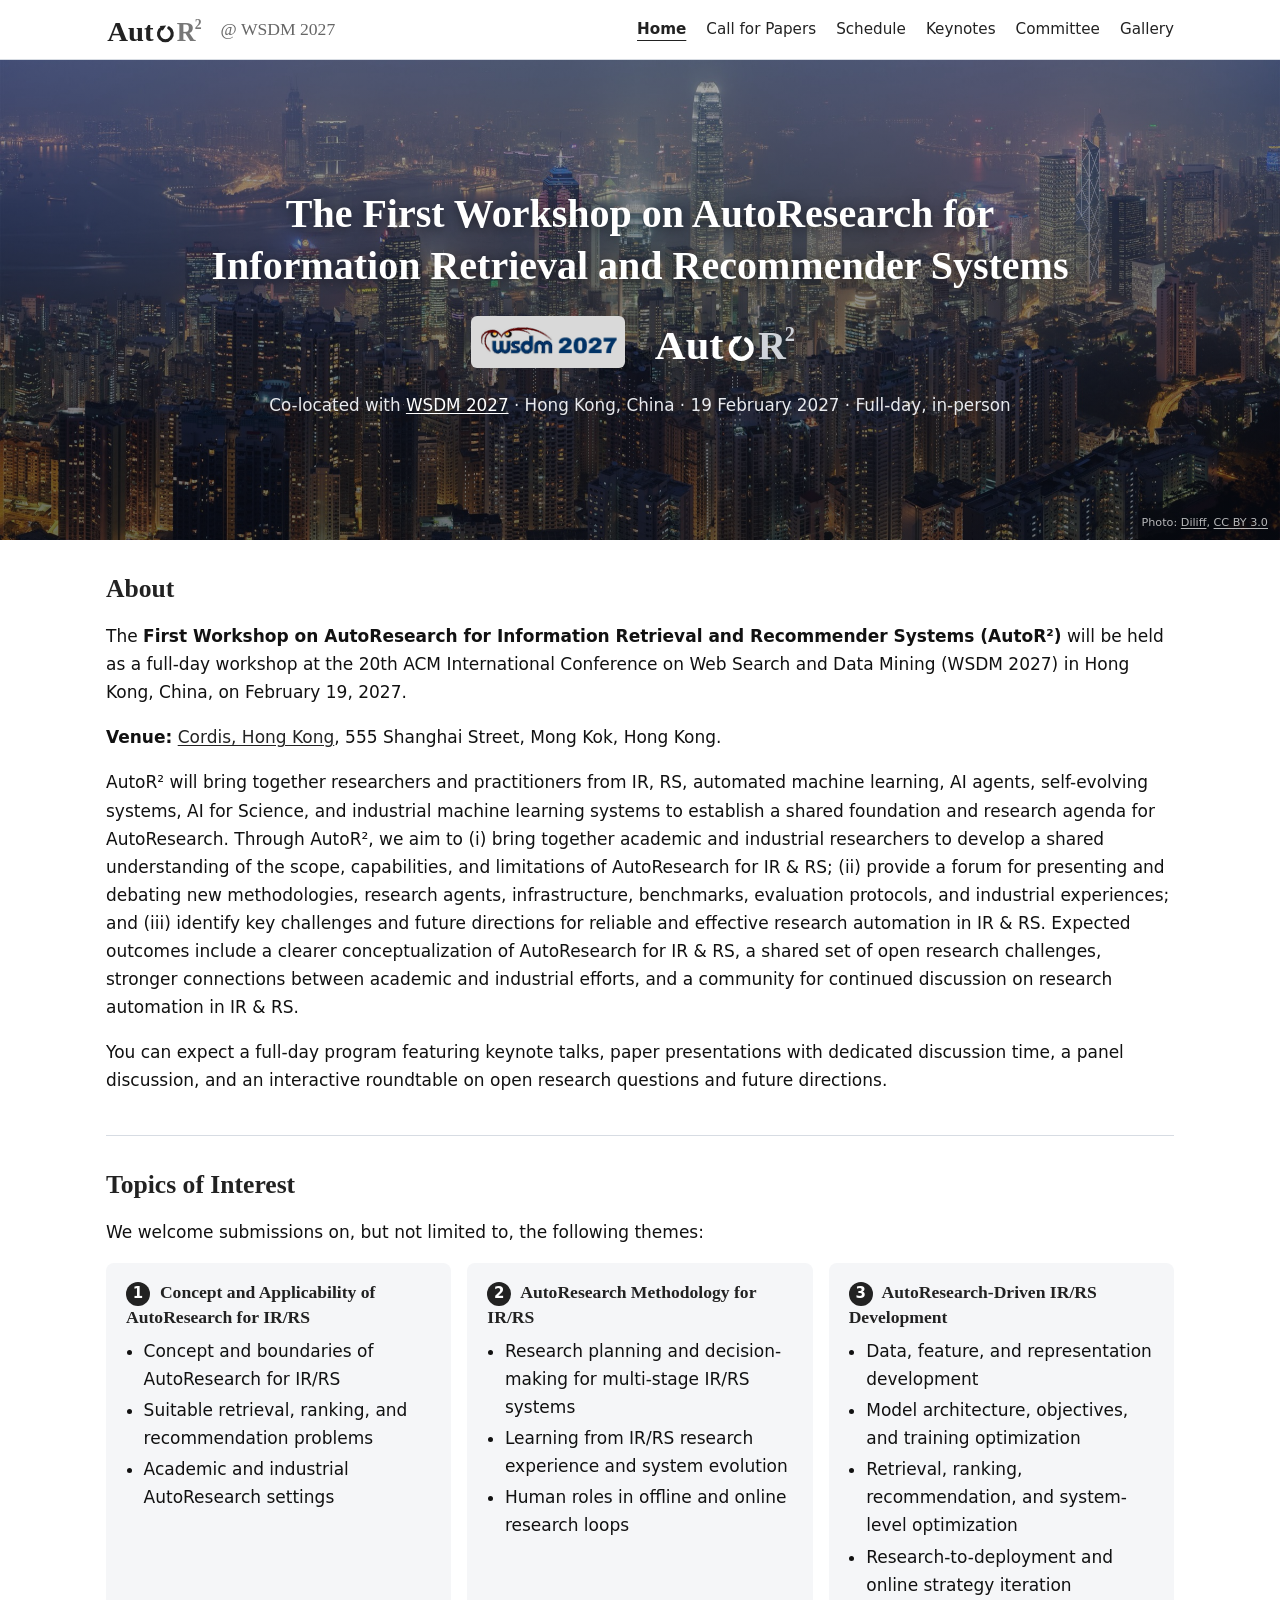
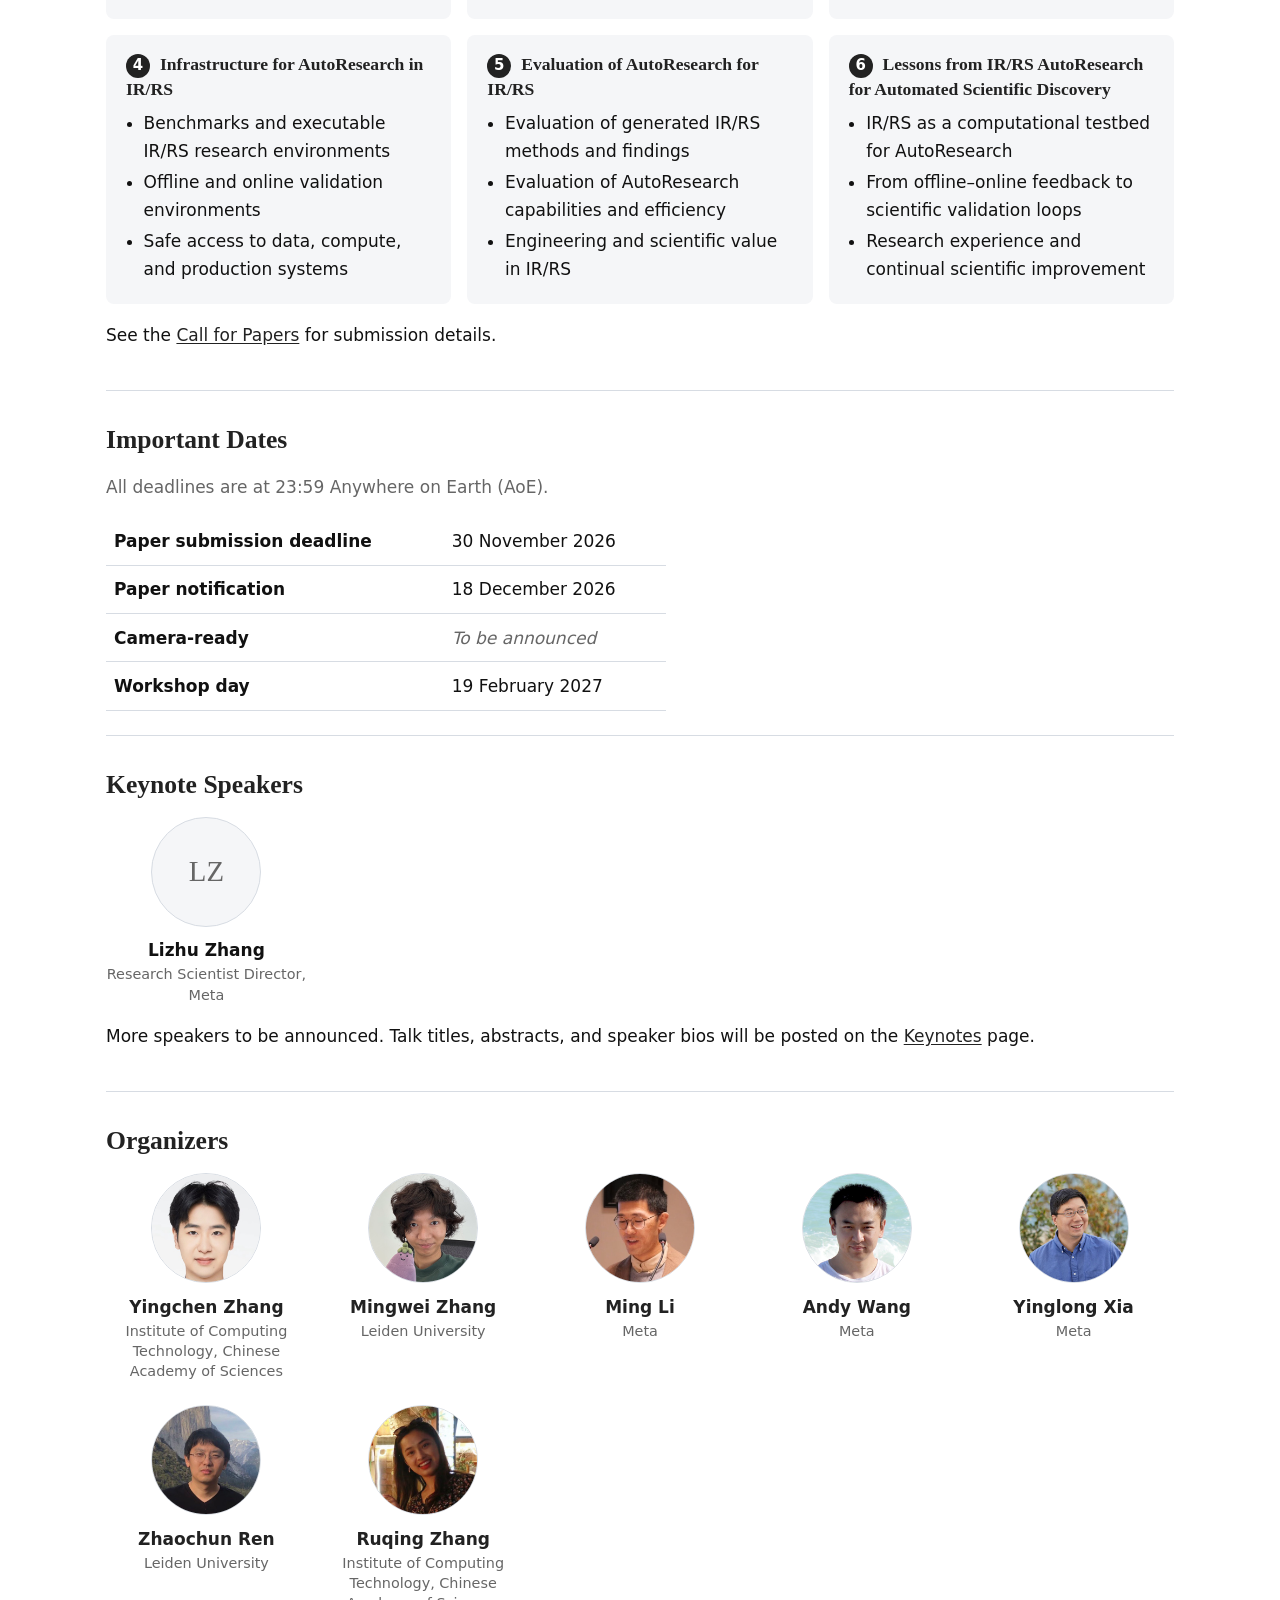
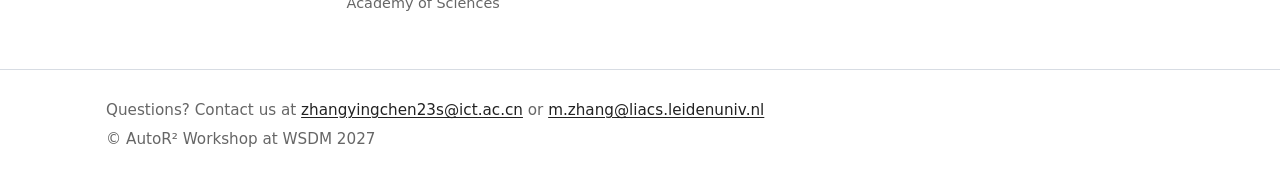
==== index.html @ b5ab6514 "Remove mandatory in-person attendance wording Co-Authored-By: Claude Opus 5.5 (1M context) <noreply@" ====
<!doctype html>
<html lang="en">

<head>
  <meta charset="utf-8">
  <meta name="viewport" content="width=device-width, initial-scale=1">
  <title>AutoR² @ WSDM 2027</title>
  <meta name="description"
    content="The First Workshop on AutoResearch for Information Retrieval and Recommender Systems, co-located with WSDM 2027 in Hong Kong.">
  <link rel="icon" type="image/svg+xml" href="assets/favicon.svg">
  <link rel="stylesheet" href="assets/style.css">
</head>

<body>

  <header class="site-header">
    <div class="container header-inner">
      <a class="brand" href="index.html"><img src="assets/logo.svg" alt="AutoR²" width="105" height="35"> <span>@ WSDM 2027</span></a>
      <nav class="main-nav" aria-label="Main menu">
        <a href="index.html" aria-current="page">Home</a>
        <a href="cfp.html">Call for Papers</a>
        <a href="schedule.html">Schedule</a>
        <a href="keynotes.html">Keynotes</a>
        <a href="committee.html">Committee</a>
        <a href="gallery.html">Gallery</a>
      </nav>
    </div>
  </header>

  <section class="hero-banner">
    <div class="container">
      <h1>The First Workshop on AutoResearch for Information Retrieval and Recommender Systems</h1>
      <div class="hero-logos">
        <a href="https://www.wsdm-conference.org/2027/"><img class="wsdm-logo" src="assets/img/wsdm2027-logo.png" alt="WSDM 2027"></a>
        <img class="autor2-logo" src="assets/logo-white.svg" alt="AutoR²">
      </div>
      <p class="meta">
        Co-located with <a href="https://www.wsdm-conference.org/2027/">WSDM 2027</a>
        · Hong Kong, China
        · 19 February 2027
        · Full-day, in-person
      </p>
    </div>
    <p class="photo-credit">Photo: <a href="https://commons.wikimedia.org/wiki/File:Hong_Kong_Skyline_Restitch_-_Dec_2007.jpg">Diliff</a>,
      <a href="https://creativecommons.org/licenses/by/3.0/">CC BY 3.0</a></p>
  </section>

  <main class="container">

    <section id="about">
      <h2>About</h2>
      <p>
        The <strong>First Workshop on AutoResearch for Information Retrieval and Recommender Systems (AutoR²)</strong>
        will be held as a full-day workshop at the 20th ACM International Conference on Web Search and Data Mining
        (WSDM 2027) in Hong Kong, China, on February 19, 2027.
      </p>
      <p>
        <strong>Venue:</strong> <a href="https://www.wsdm-conference.org/2027/travel-venue.html">Cordis, Hong Kong</a>,
        555 Shanghai Street, Mong Kok, Hong Kong.
      </p>
      <p>
        AutoR² will bring together researchers and practitioners from IR, RS, automated machine learning, AI agents,
        self-evolving systems, AI for Science, and industrial machine learning systems to
        establish a shared foundation and research agenda for AutoResearch.
        Through AutoR², we aim to
        (i) bring together academic and industrial researchers to develop
        a shared understanding of the scope, capabilities, and limitations of AutoResearch for IR & RS;
        (ii) provide a forum for presenting and debating new methodologies, research agents, infrastructure,
        benchmarks, evaluation protocols, and industrial experiences;
        and
        (iii) identify key challenges and future directions for reliable and effective research automation in IR & RS.
        Expected outcomes include a clearer conceptualization of AutoResearch for IR & RS, a shared set of
        open research challenges, stronger connections between academic and industrial efforts,
        and a community for continued discussion on research automation in IR & RS.
      </p>
      <p>
        You can expect a full-day program featuring keynote talks, paper presentations with dedicated discussion time,
        a panel discussion, and an interactive roundtable on open research questions and future directions.
      </p>
    </section>

    <section id="topics">
      <h2>Topics of Interest</h2>
      <p>We welcome submissions on, but not limited to, the following themes:</p>

      <div class="topic-grid">
        <div class="topic">
          <h3><span class="num">1</span> Concept and Applicability of AutoResearch for IR/RS</h3>
          <ul>
            <li>Concept and boundaries of AutoResearch for IR/RS</li>
            <li>Suitable retrieval, ranking, and recommendation problems</li>
            <li>Academic and industrial AutoResearch settings</li>
          </ul>
        </div>
        <div class="topic">
          <h3><span class="num">2</span> AutoResearch Methodology for IR/RS</h3>
          <ul>
            <li>Research planning and decision-making for multi-stage IR/RS systems</li>
            <li>Learning from IR/RS research experience and system evolution</li>
            <li>Human roles in offline and online research loops</li>
          </ul>
        </div>
        <div class="topic">
          <h3><span class="num">3</span> AutoResearch-Driven IR/RS Development</h3>
          <ul>
            <li>Data, feature, and representation development</li>
            <li>Model architecture, objectives, and training optimization</li>
            <li>Retrieval, ranking, recommendation, and system-level optimization</li>
            <li>Research-to-deployment and online strategy iteration</li>
          </ul>
        </div>
        <div class="topic">
          <h3><span class="num">4</span> Infrastructure for AutoResearch in IR/RS</h3>
          <ul>
            <li>Benchmarks and executable IR/RS research environments</li>
            <li>Offline and online validation environments</li>
            <li>Safe access to data, compute, and production systems</li>
          </ul>
        </div>
        <div class="topic">
          <h3><span class="num">5</span> Evaluation of AutoResearch for IR/RS</h3>
          <ul>
            <li>Evaluation of generated IR/RS methods and findings</li>
            <li>Evaluation of AutoResearch capabilities and efficiency</li>
            <li>Engineering and scientific value in IR/RS</li>
          </ul>
        </div>
        <div class="topic">
          <h3><span class="num">6</span> Lessons from IR/RS AutoResearch for Automated Scientific Discovery</h3>
          <ul>
            <li>IR/RS as a computational testbed for AutoResearch</li>
            <li>From offline–online feedback to scientific validation loops</li>
            <li>Research experience and continual scientific improvement</li>
          </ul>
        </div>
      </div>
      <p>See the <a href="cfp.html">Call for Papers</a> for submission details.</p>
    </section>

    <section id="dates">
      <h2>Important Dates</h2>
      <p class="note">All deadlines are at 23:59 Anywhere on Earth (AoE).</p>
      <table class="dates">
        <tbody>
          <tr>
            <th scope="row">Paper submission deadline</th>
            <td>30 November 2026</td>
          </tr>
          <tr>
            <th scope="row">Paper notification</th>
            <td>18 December 2026</td>
          </tr>
          <tr>
            <th scope="row">Camera-ready</th>
            <td><span class="tba">To be announced</span></td>
          </tr>
          <tr>
            <th scope="row">Workshop day</th>
            <td>19 February 2027</td>
          </tr>
        </tbody>
      </table>
    </section>

    <section id="keynotes">
      <h2>Keynote Speakers</h2>
      <!-- keep in sync with keynotes.html -->
      <div class="people">
        <div class="person">
          <div class="avatar">LZ</div>
          <div class="name">Lizhu Zhang</div>
          <div class="aff">Research Scientist Director, Meta</div>
        </div>
      </div>
      <p>More speakers to be announced. Talk titles, abstracts, and speaker bios will be posted on the
        <a href="keynotes.html">Keynotes</a> page.</p>
    </section>

    <section id="organizers">
      <h2>Organizers</h2>
      <div class="people">
        <div class="person">
          <div class="avatar"><img src="assets/img/yingchen-zhang.jpg" alt="Yingchen Zhang"></div>
          <div class="name"><a href="https://www.researchgate.net/profile/Yingchen-Zhang-4">Yingchen Zhang</a></div>
          <div class="aff">Institute of Computing Technology, Chinese Academy of Sciences</div>
        </div>
        <div class="person">
          <div class="avatar"><img src="assets/img/mingwei-zhang.jpg" alt="Mingwei Zhang"></div>
          <div class="name"><a href="https://www.universiteitleiden.nl/en/staffmembers/mingwei-zhang">Mingwei Zhang</a></div>
          <div class="aff">Leiden University</div>
        </div>
        <div class="person">
          <div class="avatar"><img src="assets/img/ming-li.jpg" alt="Ming Li"></div>
          <div class="name"><a href="https://www.linkedin.com/in/ming-li7/">Ming Li</a></div>
          <div class="aff">Meta</div>
        </div>
        <div class="person">
          <div class="avatar"><img src="assets/img/andy-wang.jpg" alt="Andy Wang"></div>
          <div class="name"><a href="https://visionandy.github.io/aboutme/">Andy Wang</a></div>
          <div class="aff">Meta</div>
        </div>
        <div class="person">
          <div class="avatar"><img src="assets/img/yinglong-xia.jpg" alt="Yinglong Xia"></div>
          <div class="name"><a href="https://sites.google.com/site/yinglongxia/">Yinglong Xia</a></div>
          <div class="aff">Meta</div>
        </div>
        <div class="person">
          <div class="avatar"><img src="assets/img/zhaochun-ren.jpg" alt="Zhaochun Ren"></div>
          <div class="name"><a href="https://renzhaochun.github.io/">Zhaochun Ren</a></div>
          <div class="aff">Leiden University</div>
        </div>
        <div class="person">
          <div class="avatar"><img src="assets/img/ruqing-zhang.jpg" alt="Ruqing Zhang"></div>
          <div class="name"><a href="https://daqingchong.github.io/">Ruqing Zhang</a></div>
          <div class="aff">Institute of Computing Technology, Chinese Academy of Sciences</div>
        </div>
      </div>
    </section>

  </main>

  <footer class="site-footer">
    <div class="container">
      <p>Questions? Contact us at <a href="mailto:zhangyingchen23s@ict.ac.cn">zhangyingchen23s@ict.ac.cn</a>
        or <a href="mailto:m.zhang@liacs.leidenuniv.nl">m.zhang@liacs.leidenuniv.nl</a></p>
      <p class="copy">© AutoR² Workshop at WSDM 2027</p>
    </div>
  </footer>

</body>

</html>
---- assets/style.css ----
/* Minimal monochrome style, modeled on the VulGen'26 workshop site */

:root {
  --text: #111;
  --heading: #222;
  --meta: #666;
  --border: #d7dce3;
  --backdrop: #f5f6f8;
  --link: #222;
  --link-hover: #777;
  --todo-bg: #fff8e1;
  --todo-border: #e0b84c;
  --max-width: 1100px;
  --ff-body: system-ui, -apple-system, "Segoe UI", Roboto, "Helvetica Neue", Arial, sans-serif;
  --ff-headings: Charter, "Bitstream Charter", "Sitka Text", Cambria, Georgia, serif;
}

*, *::before, *::after { box-sizing: border-box; }

html { scroll-behavior: smooth; scroll-padding-top: 5rem; }

body {
  margin: 0;
  background: #fff;
  color: var(--text);
  font-family: var(--ff-body);
  font-size: 17px;
  line-height: 1.65;
}

a { color: var(--link); text-underline-offset: 2px; }
a:hover { color: var(--link-hover); }

.container {
  max-width: var(--max-width);
  margin: 0 auto;
  padding: 0 16px;
}

/* Header */
.site-header {
  position: sticky;
  top: 0;
  z-index: 10;
  background: #fff;
  border-bottom: 1px solid var(--border);
}
.header-inner {
  display: flex;
  flex-wrap: wrap;
  align-items: center;
  justify-content: space-between;
  gap: 0.25rem 1.5rem;
  padding-top: 0.75rem;
  padding-bottom: 0.75rem;
}
.brand {
  display: flex;
  align-items: center;
  gap: 0.6rem;
  font-family: var(--ff-headings);
  font-weight: 700;
  font-size: 1.1rem;
  text-decoration: none;
}
.brand img { display: block; height: 35px; width: auto; }
.brand span { color: var(--meta); font-weight: 400; }
.main-nav {
  display: flex;
  gap: 1.25rem;
  overflow-x: auto;
  max-width: 100%;
  font-size: 0.95rem;
}
.main-nav a { text-decoration: none; white-space: nowrap; }
.main-nav a:hover { text-decoration: underline; }
.main-nav a[aria-current="page"] { font-weight: 700; text-decoration: underline; text-underline-offset: 6px; }

/* Content */
main section { padding: 1.5rem 0; }
main section + section { border-top: 1px solid var(--border); }

h1, h2, h3 { font-family: var(--ff-headings); color: var(--heading); line-height: 1.3; }
h1 { font-size: clamp(1.7rem, 4vw, 2.5rem); margin: 0 0 0.75rem; }
h2 { font-size: 1.6rem; margin: 0.5rem 0 1rem; }
h3 { font-size: 1.1rem; margin: 0 0 0.5rem; }

.hero { padding: 3rem 0 2rem; }
.hero .meta { color: var(--meta); font-size: 1.05rem; margin: 0; }

/* Home banner: Hong Kong photo with title and logos */
.hero-banner {
  position: relative;
  display: flex;
  align-items: center;
  min-height: 480px;
  padding: 4rem 0 3.5rem;
  background: #1b2333 url("img/hero-hong-kong.jpg") center 40% / cover no-repeat;
  color: #fff;
  text-align: center;
}
.hero-banner::before {
  content: "";
  position: absolute;
  inset: 0;
  background: linear-gradient(rgba(10, 14, 24, 0.35), rgba(10, 14, 24, 0.6));
}
.hero-banner .container { position: relative; width: 100%; }
.hero-banner h1 {
  color: #fff;
  max-width: 900px;
  margin: 0 auto 1.5rem;
  text-shadow: 0 2px 12px rgba(0, 0, 0, 0.5);
}
.hero-logos {
  display: flex;
  flex-wrap: wrap;
  justify-content: center;
  align-items: center;
  gap: 1rem 1.75rem;
  margin-bottom: 1.5rem;
}
.hero-logos img { display: block; height: 52px; width: auto; }
.hero-logos .wsdm-logo { border-radius: 6px; }
.hero-banner .meta { color: #e8eaee; font-size: 1.05rem; margin: 0; }
.hero-banner a { color: #fff; }
.hero-banner a:hover { color: #cfd3da; }
.photo-credit {
  position: absolute;
  right: 12px;
  bottom: 8px;
  margin: 0;
  font-size: 0.7rem;
  color: rgba(255, 255, 255, 0.7);
}
.photo-credit a { color: inherit; }

.note { color: var(--meta); margin-top: 0; }

/* Placeholders for text the organizers will write */
.todo {
  background: var(--todo-bg);
  border: 2px dashed var(--todo-border);
  border-radius: 6px;
  padding: 1rem 1.25rem;
  margin: 0 0 1rem;
  color: #6b5200;
}
.tba { color: var(--meta); font-style: italic; }
.tba-block { color: var(--meta); font-style: italic; font-size: 1.1rem; }

/* Topics */
.topic-grid {
  display: grid;
  grid-template-columns: repeat(auto-fill, minmax(300px, 1fr));
  gap: 1rem;
}
.topic {
  background: var(--backdrop);
  border-radius: 8px;
  padding: 1.1rem 1.25rem;
}
.topic ul { margin: 0; padding-left: 1.1rem; }
.topic li { margin: 0.2rem 0; }
.num {
  display: inline-block;
  width: 1.6em;
  height: 1.6em;
  line-height: 1.6em;
  text-align: center;
  border-radius: 50%;
  background: var(--heading);
  color: #fff;
  font-family: var(--ff-body);
  font-size: 0.85em;
  margin-right: 0.35rem;
}

/* CFP */
.facts { padding-left: 1.1rem; }
.facts li { margin: 0.35rem 0; }
.button {
  display: inline-block;
  padding: 0.6rem 1.2rem;
  border-radius: 6px;
  background: var(--heading);
  color: #fff;
  text-decoration: none;
}
.button:hover { background: var(--link-hover); color: #fff; }
.button.disabled { background: #bbb; cursor: not-allowed; }

/* Dates */
.dates { border-collapse: collapse; width: 100%; max-width: 560px; }
.dates th, .dates td { text-align: left; padding: 0.6rem 0.5rem; border-bottom: 1px solid var(--border); }
.dates th { font-weight: 600; }
.dates td { white-space: nowrap; }

/* Sub-pages */
.page-title { margin: 2.5rem 0 0.5rem; }

/* Schedule */
.schedule { border-collapse: collapse; width: 100%; max-width: 640px; }
.schedule td { padding: 0.55rem 0.5rem; border-bottom: 1px solid var(--border); vertical-align: top; }
.schedule td:first-child { white-space: nowrap; font-variant-numeric: tabular-nums; width: 8.5rem; color: var(--meta); }
.schedule .part th { text-align: left; font-family: var(--ff-headings); font-size: 1.1rem; padding: 1.25rem 0.5rem 0.4rem; }
.schedule .break td { color: var(--meta); font-style: italic; }

/* Keynotes */
.keynote { display: flex; gap: 1.5rem; align-items: flex-start; padding: 1.5rem 0; }
.keynote + .keynote { border-top: 1px solid var(--border); }
.keynote .avatar { flex: none; margin: 0; width: 140px; height: 140px; }
.keynote-body h2 { margin: 0; }
.keynote-body .aff { margin: 0.1rem 0 0.75rem; font-size: 1rem; }
@media (max-width: 600px) {
  .keynote { flex-direction: column; align-items: center; }
}

/* Organizers */
.people {
  display: grid;
  grid-template-columns: repeat(auto-fill, minmax(170px, 1fr));
  gap: 1.5rem 1rem;
  text-align: center;
}
.avatar {
  width: 110px;
  height: 110px;
  margin: 0 auto 0.6rem;
  border-radius: 50%;
  background: var(--backdrop);
  border: 1px solid var(--border);
  display: flex;
  align-items: center;
  justify-content: center;
  font-family: var(--ff-headings);
  font-size: 1.8rem;
  color: var(--meta);
  overflow: hidden;
}
.avatar img { width: 100%; height: 100%; object-fit: cover; }
.name { font-weight: 600; }
.name a { text-decoration: none; }
.name a:hover { text-decoration: underline; }
.aff { color: var(--meta); font-size: 0.9rem; line-height: 1.4; }

/* Footer */
.site-footer {
  border-top: 1px solid var(--border);
  margin-top: 2rem;
  padding: 1.5rem 0;
  color: var(--meta);
  font-size: 0.95rem;
}
.site-footer p { margin: 0.25rem 0; }

@media (max-width: 600px) {
  body { font-size: 16px; }
  .hero { padding: 2rem 0 1.25rem; }
  .hero-banner { min-height: 0; padding: 3rem 0 2.75rem; }
  .hero-logos img { height: 40px; }
  .dates td { white-space: normal; }
}
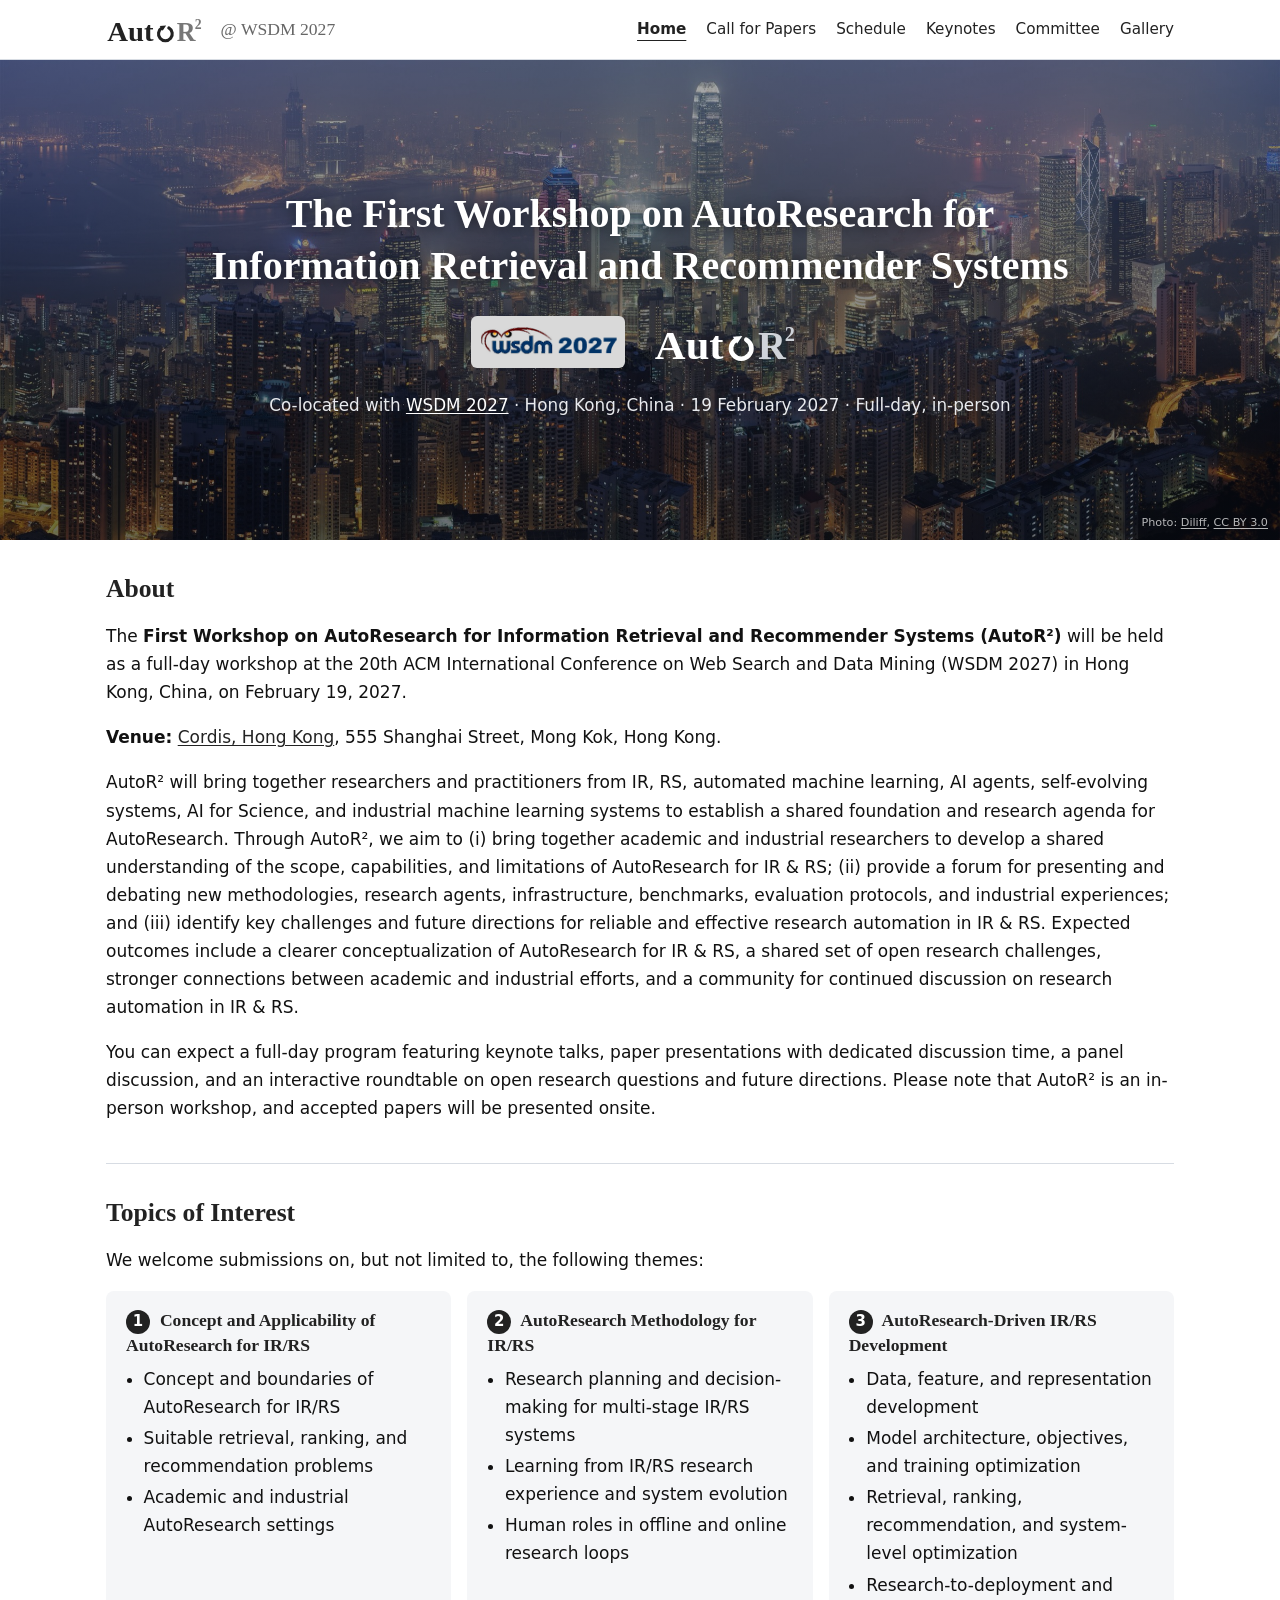
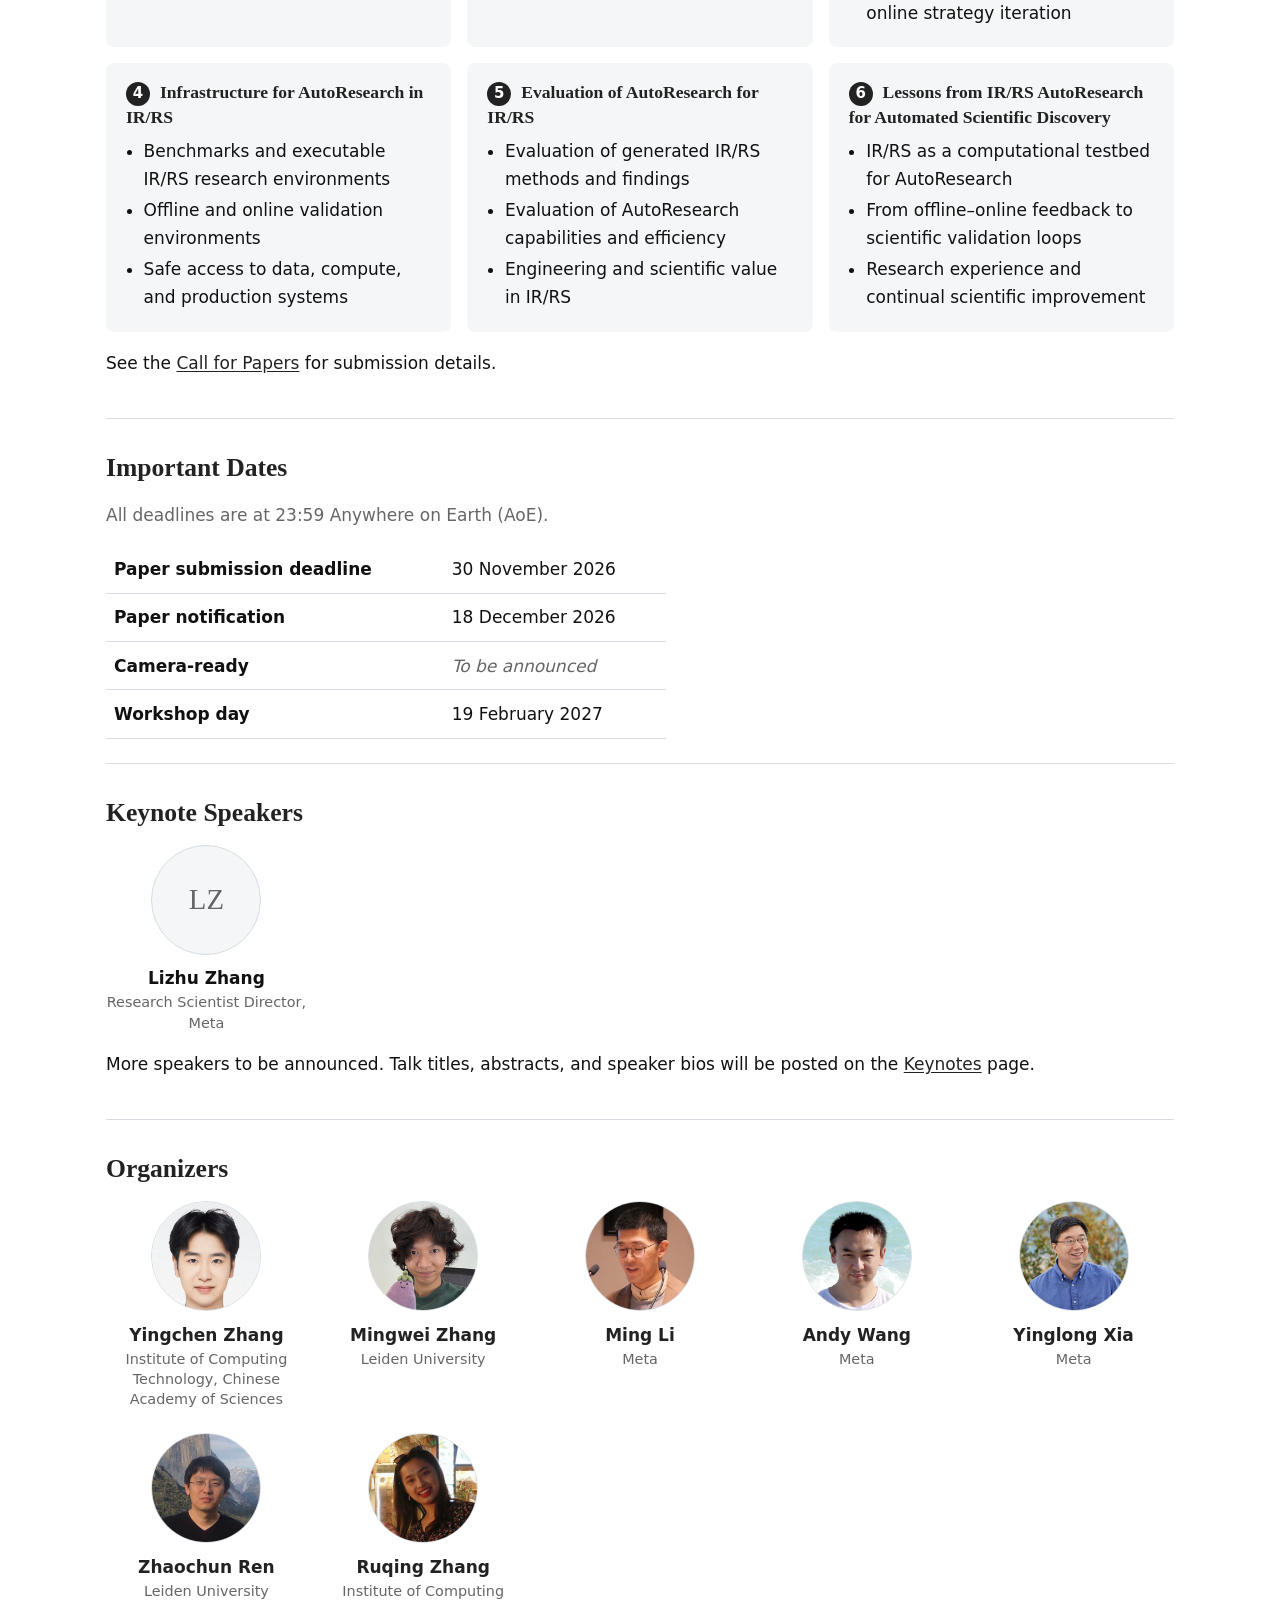
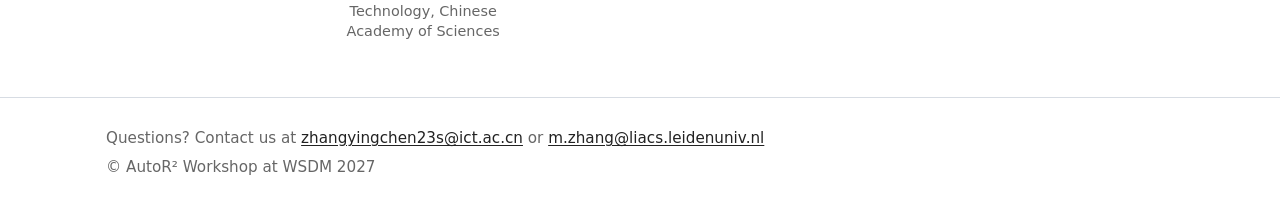
==== commit acbb0077: "Restore in-person note on home page; keep CFP change only Co-Authored-By: Claude Opus 5.5 (1M contex" ====
--- a/index.html
+++ b/index.html
@@ -76,6 +76,7 @@
       <p>
         You can expect a full-day program featuring keynote talks, paper presentations with dedicated discussion time,
         a panel discussion, and an interactive roundtable on open research questions and future directions.
+        Please note that AutoR² is an in-person workshop, and accepted papers will be presented onsite.
       </p>
     </section>
 
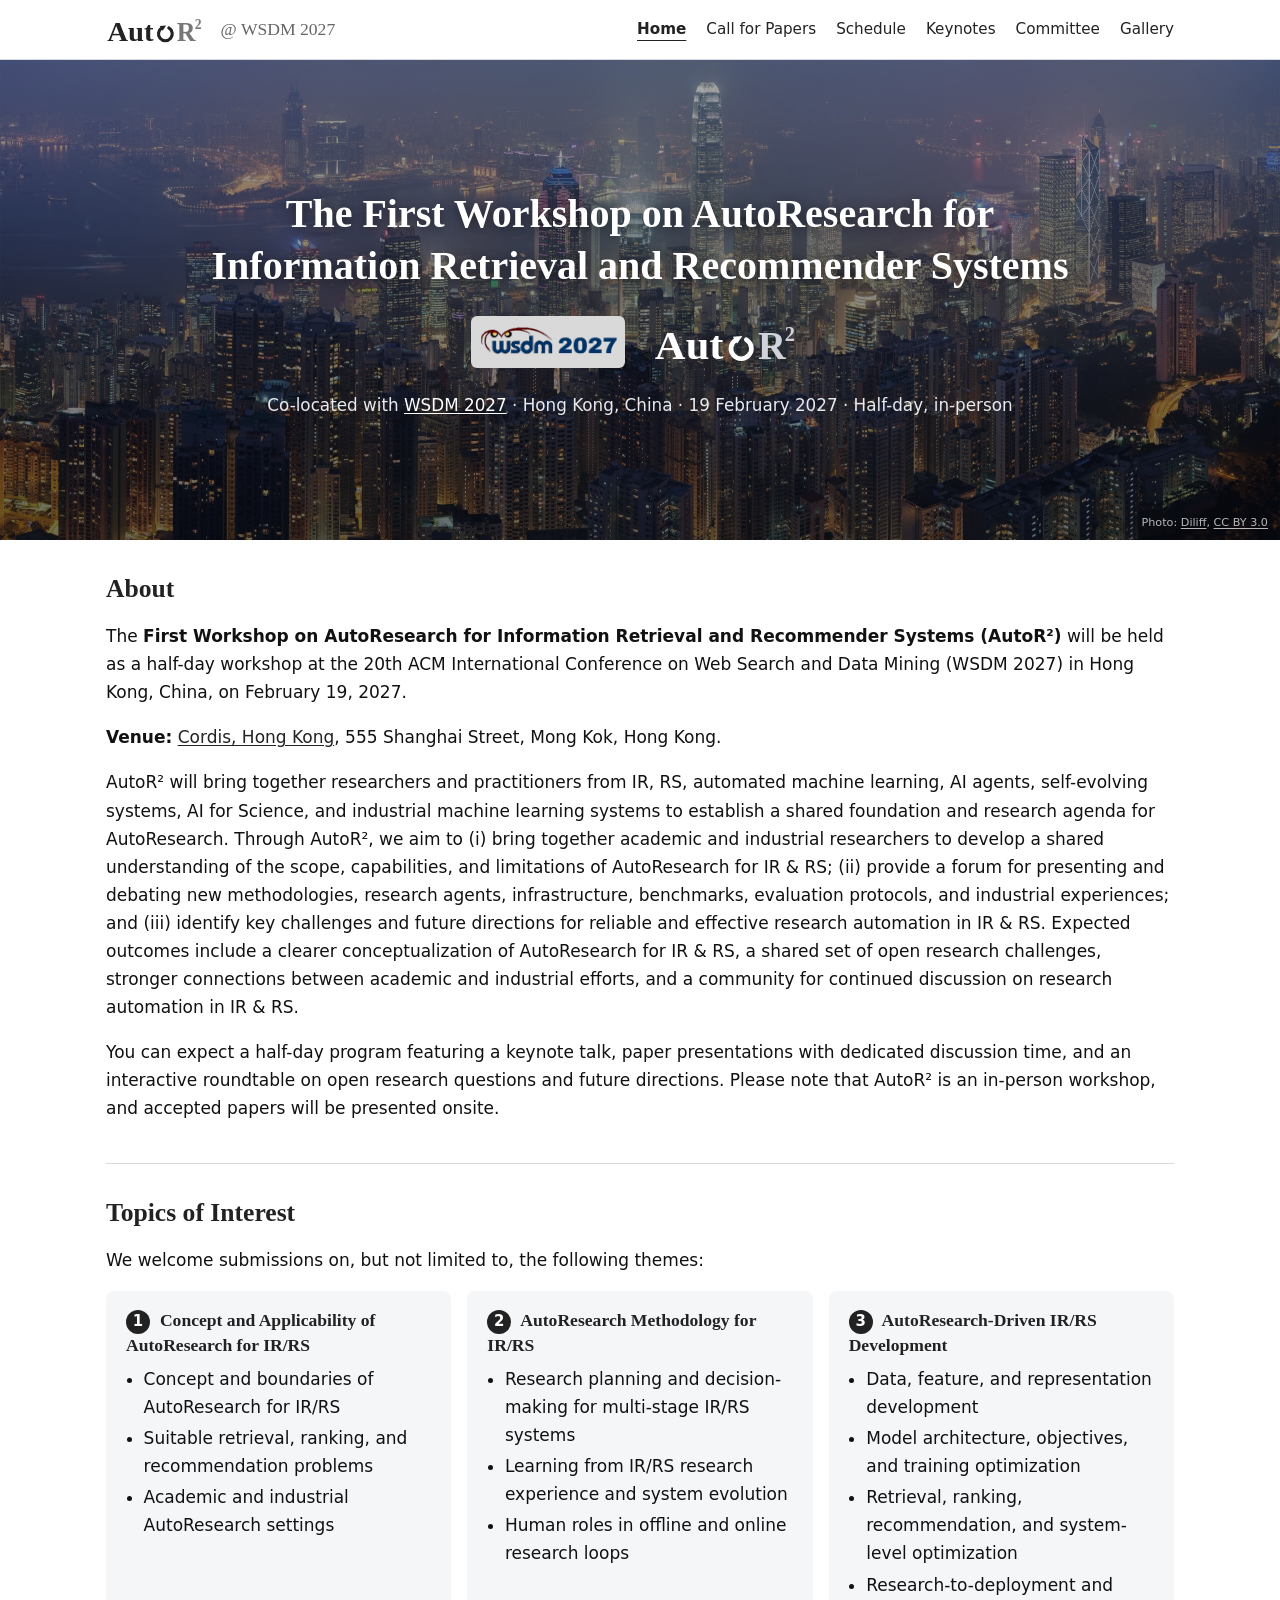
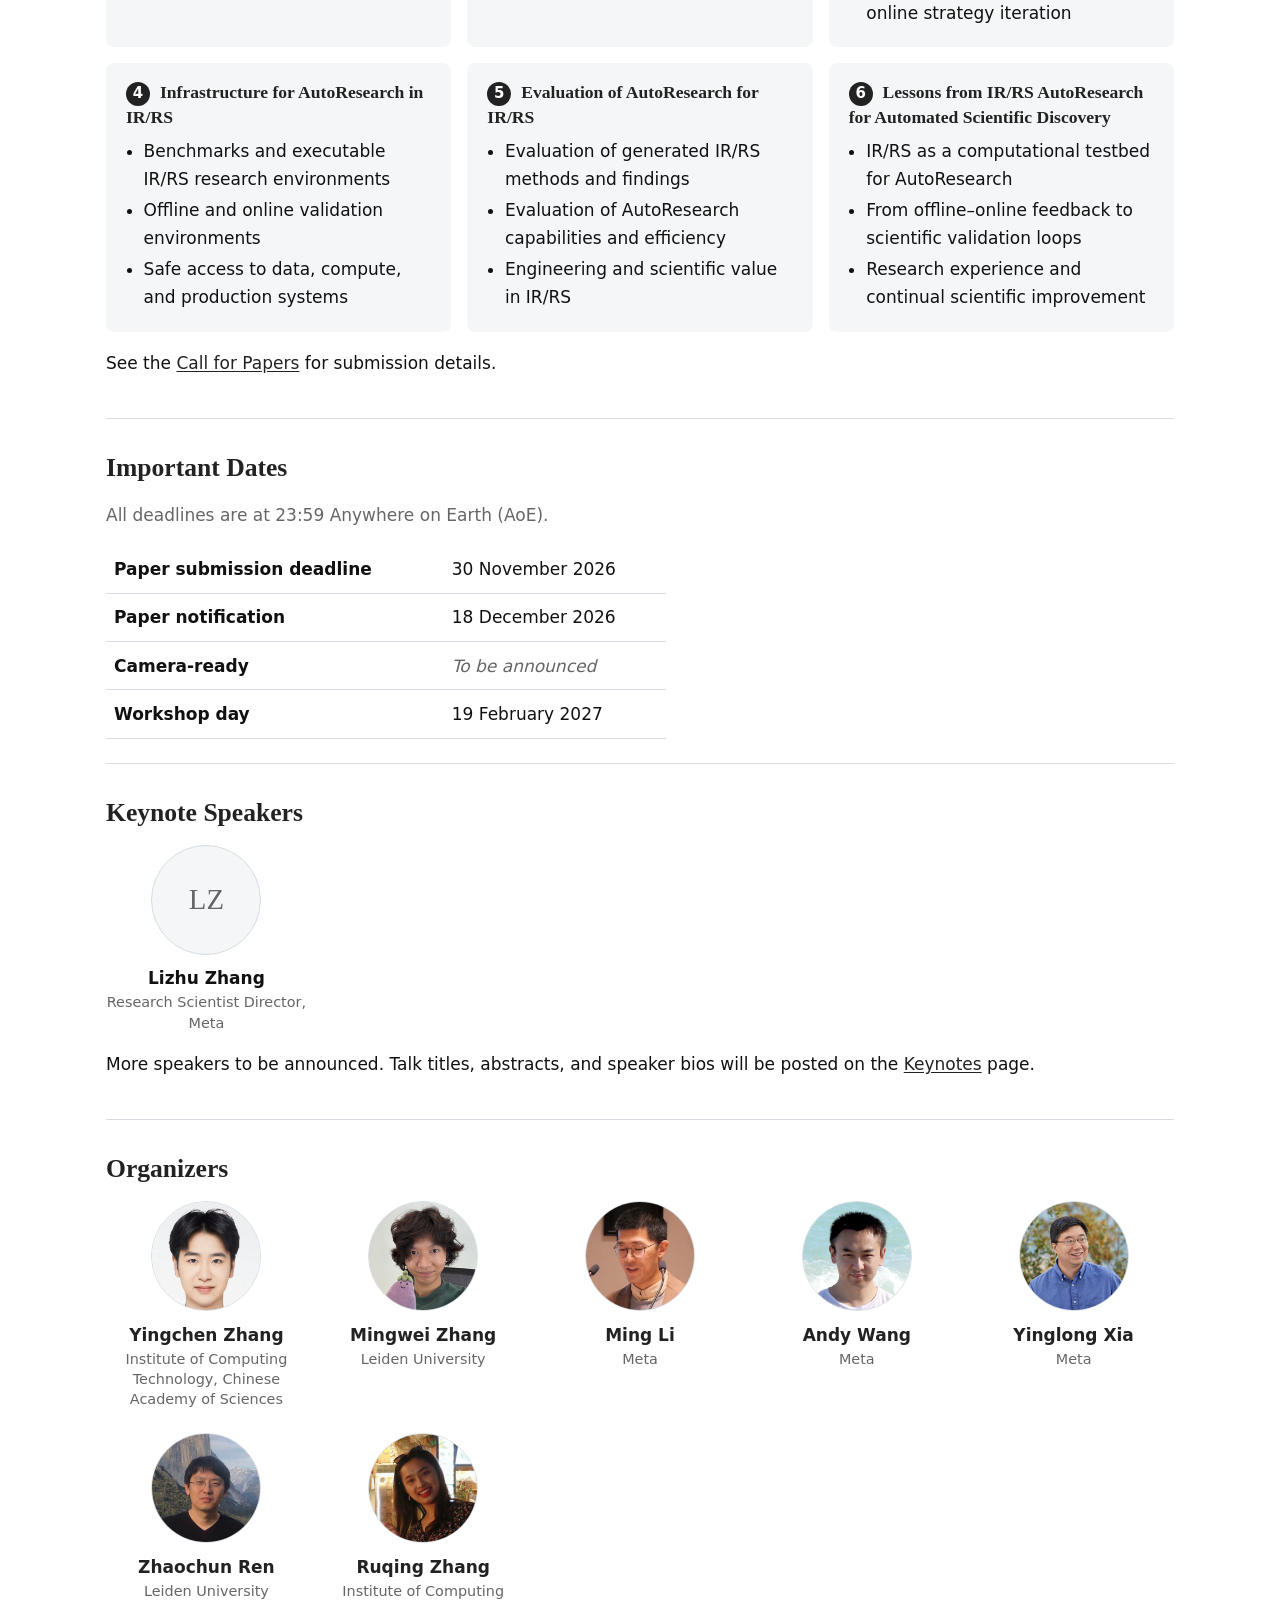
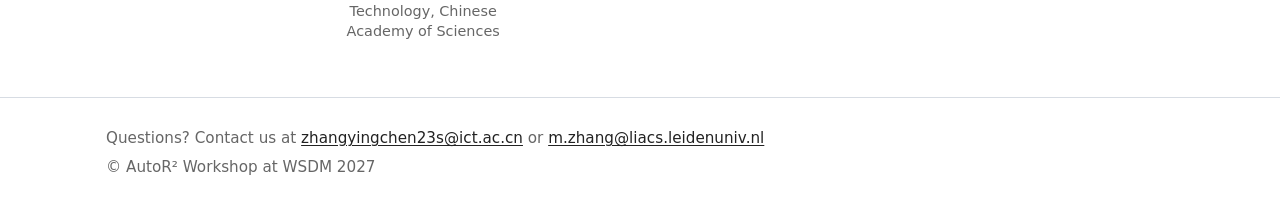
==== commit 3e1c143e: "Switch to half-day workshop with new schedule Co-Authored-By: Claude Opus 5.5 (1M context) <noreply@" ====
--- a/index.html
+++ b/index.html
@@ -38,7 +38,7 @@
         Co-located with <a href="https://www.wsdm-conference.org/2027/">WSDM 2027</a>
         · Hong Kong, China
         · 19 February 2027
-        · Full-day, in-person
+        · Half-day, in-person
       </p>
     </div>
     <p class="photo-credit">Photo: <a href="https://commons.wikimedia.org/wiki/File:Hong_Kong_Skyline_Restitch_-_Dec_2007.jpg">Diliff</a>,
@@ -51,7 +51,7 @@
       <h2>About</h2>
       <p>
         The <strong>First Workshop on AutoResearch for Information Retrieval and Recommender Systems (AutoR²)</strong>
-        will be held as a full-day workshop at the 20th ACM International Conference on Web Search and Data Mining
+        will be held as a half-day workshop at the 20th ACM International Conference on Web Search and Data Mining
         (WSDM 2027) in Hong Kong, China, on February 19, 2027.
       </p>
       <p>
@@ -74,8 +74,8 @@
         and a community for continued discussion on research automation in IR & RS.
       </p>
       <p>
-        You can expect a full-day program featuring keynote talks, paper presentations with dedicated discussion time,
-        a panel discussion, and an interactive roundtable on open research questions and future directions.
+        You can expect a half-day program featuring a keynote talk, paper presentations with dedicated discussion time,
+        and an interactive roundtable on open research questions and future directions.
         Please note that AutoR² is an in-person workshop, and accepted papers will be presented onsite.
       </p>
     </section>
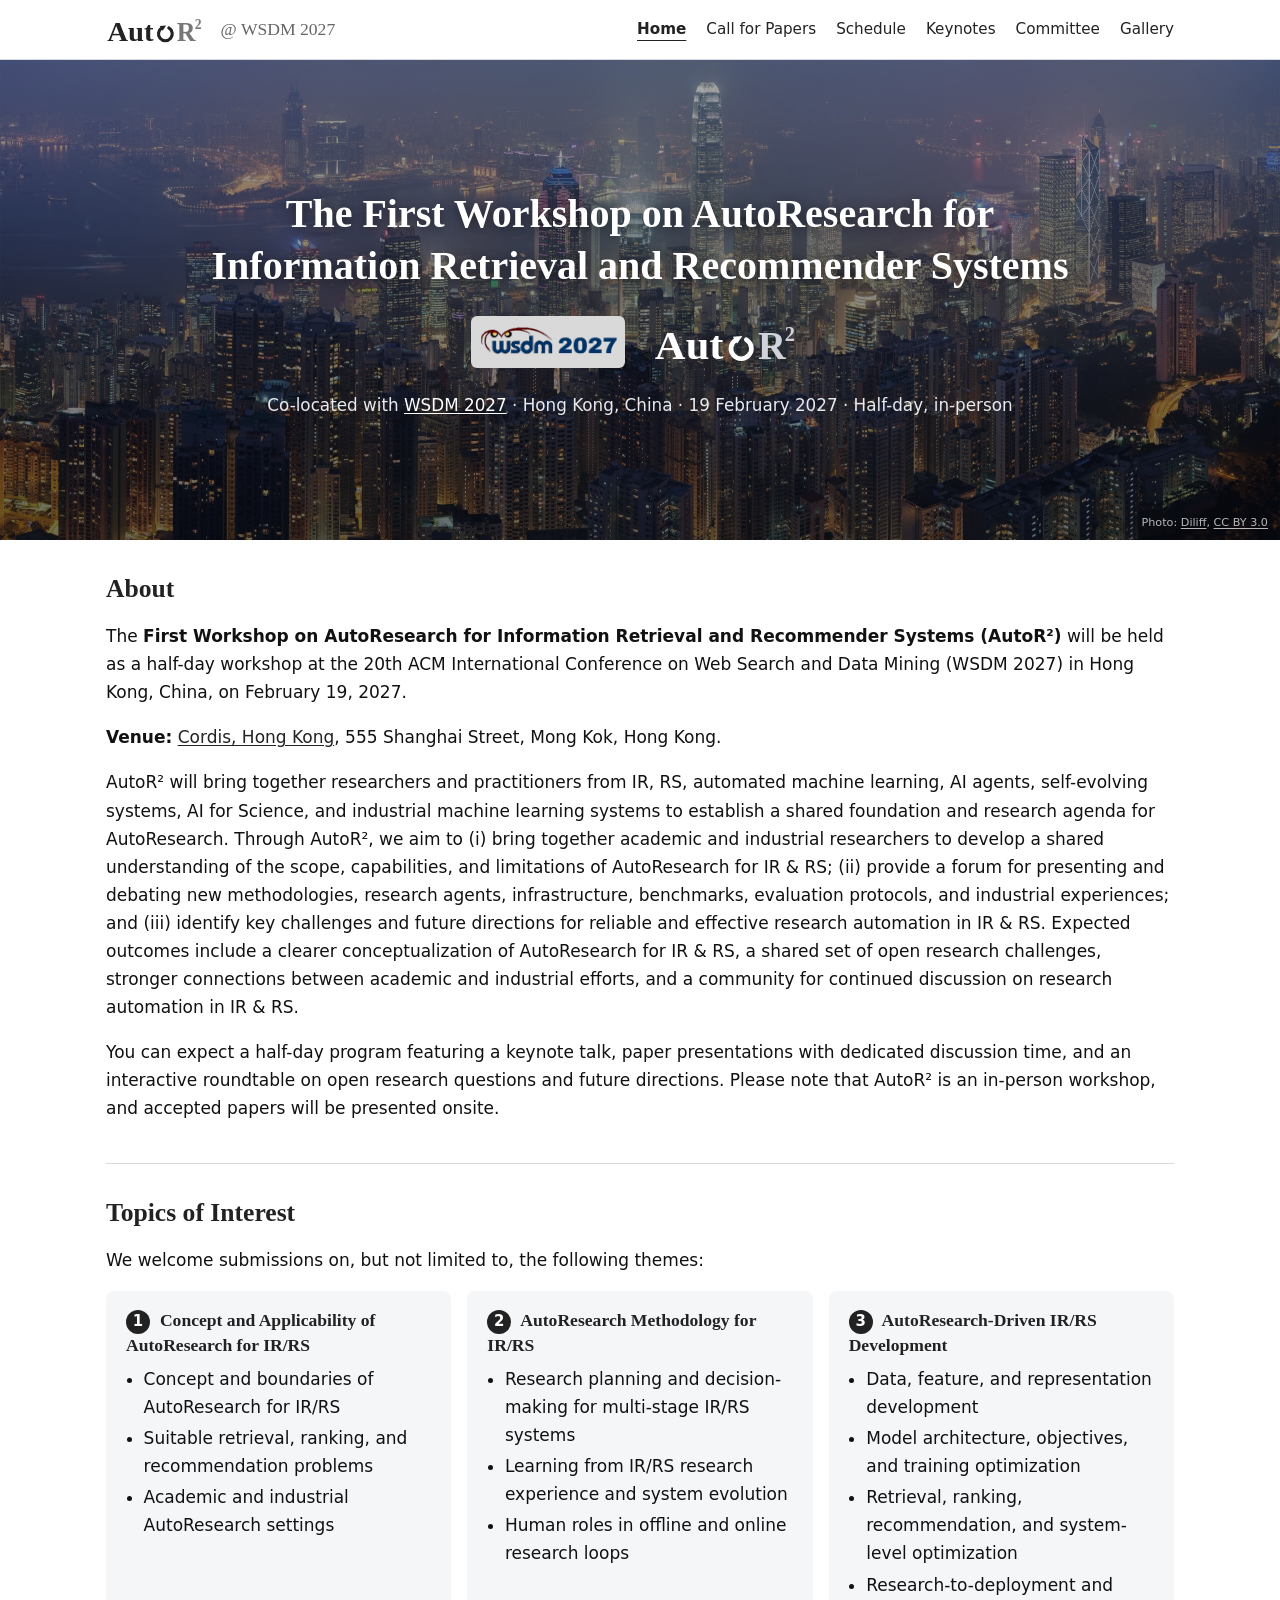
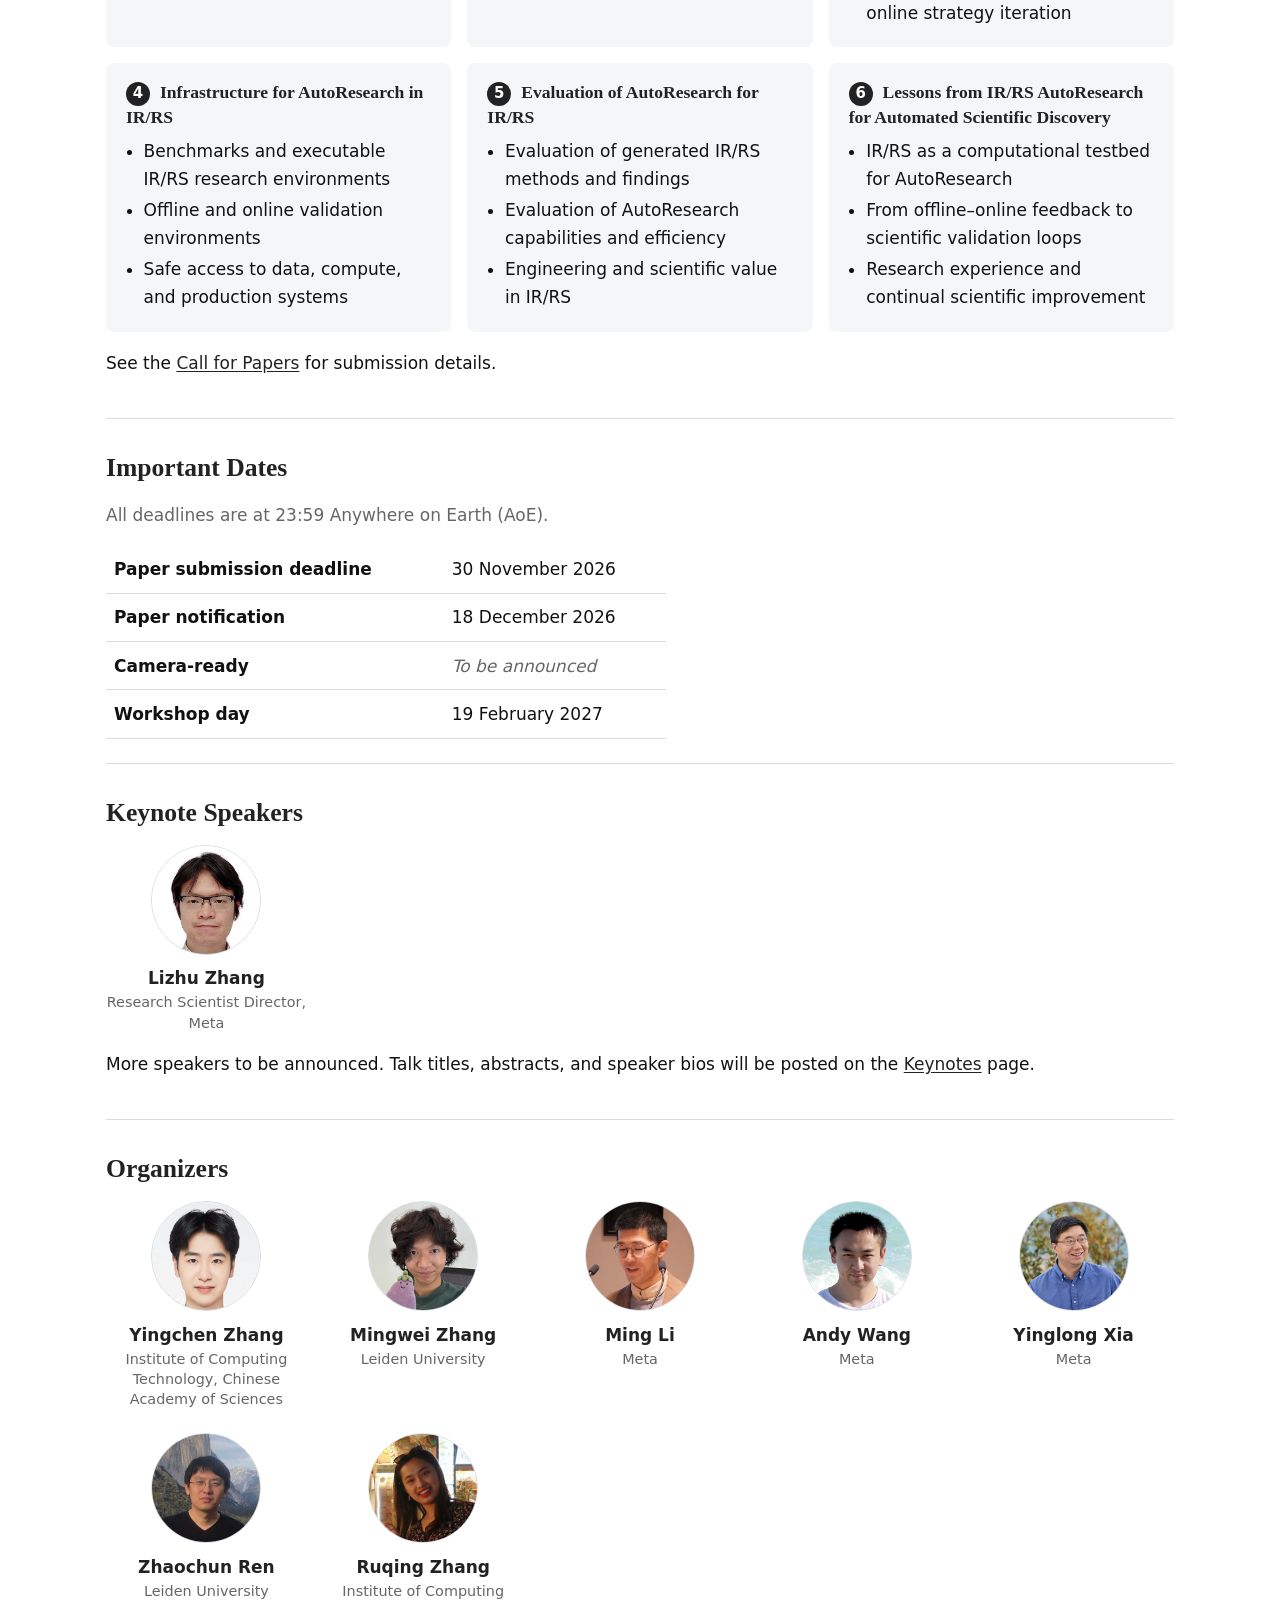
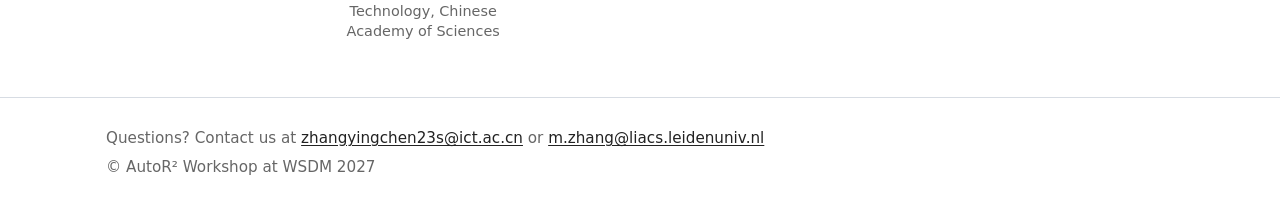
==== commit a811a5d7: "Add Lizhu Zhang photo and homepage link Co-Authored-By: Claude Opus 5.5 (1M context) <noreply@anthro" ====
--- a/index.html
+++ b/index.html
@@ -168,8 +168,8 @@
       <!-- keep in sync with keynotes.html -->
       <div class="people">
         <div class="person">
-          <div class="avatar">LZ</div>
-          <div class="name">Lizhu Zhang</div>
+          <div class="avatar"><img src="assets/img/lizhu-zhang.jpg" alt="Lizhu Zhang"></div>
+          <div class="name"><a href="https://zhanglizhu.github.io/">Lizhu Zhang</a></div>
           <div class="aff">Research Scientist Director, Meta</div>
         </div>
       </div>
--- a/assets/style.css
+++ b/assets/style.css
@@ -211,6 +211,8 @@
 .keynote + .keynote { border-top: 1px solid var(--border); }
 .keynote .avatar { flex: none; margin: 0; width: 140px; height: 140px; }
 .keynote-body h2 { margin: 0; }
+.keynote-body h2 a { text-decoration: none; }
+.keynote-body h2 a:hover { text-decoration: underline; }
 .keynote-body .aff { margin: 0.1rem 0 0.75rem; font-size: 1rem; }
 @media (max-width: 600px) {
   .keynote { flex-direction: column; align-items: center; }
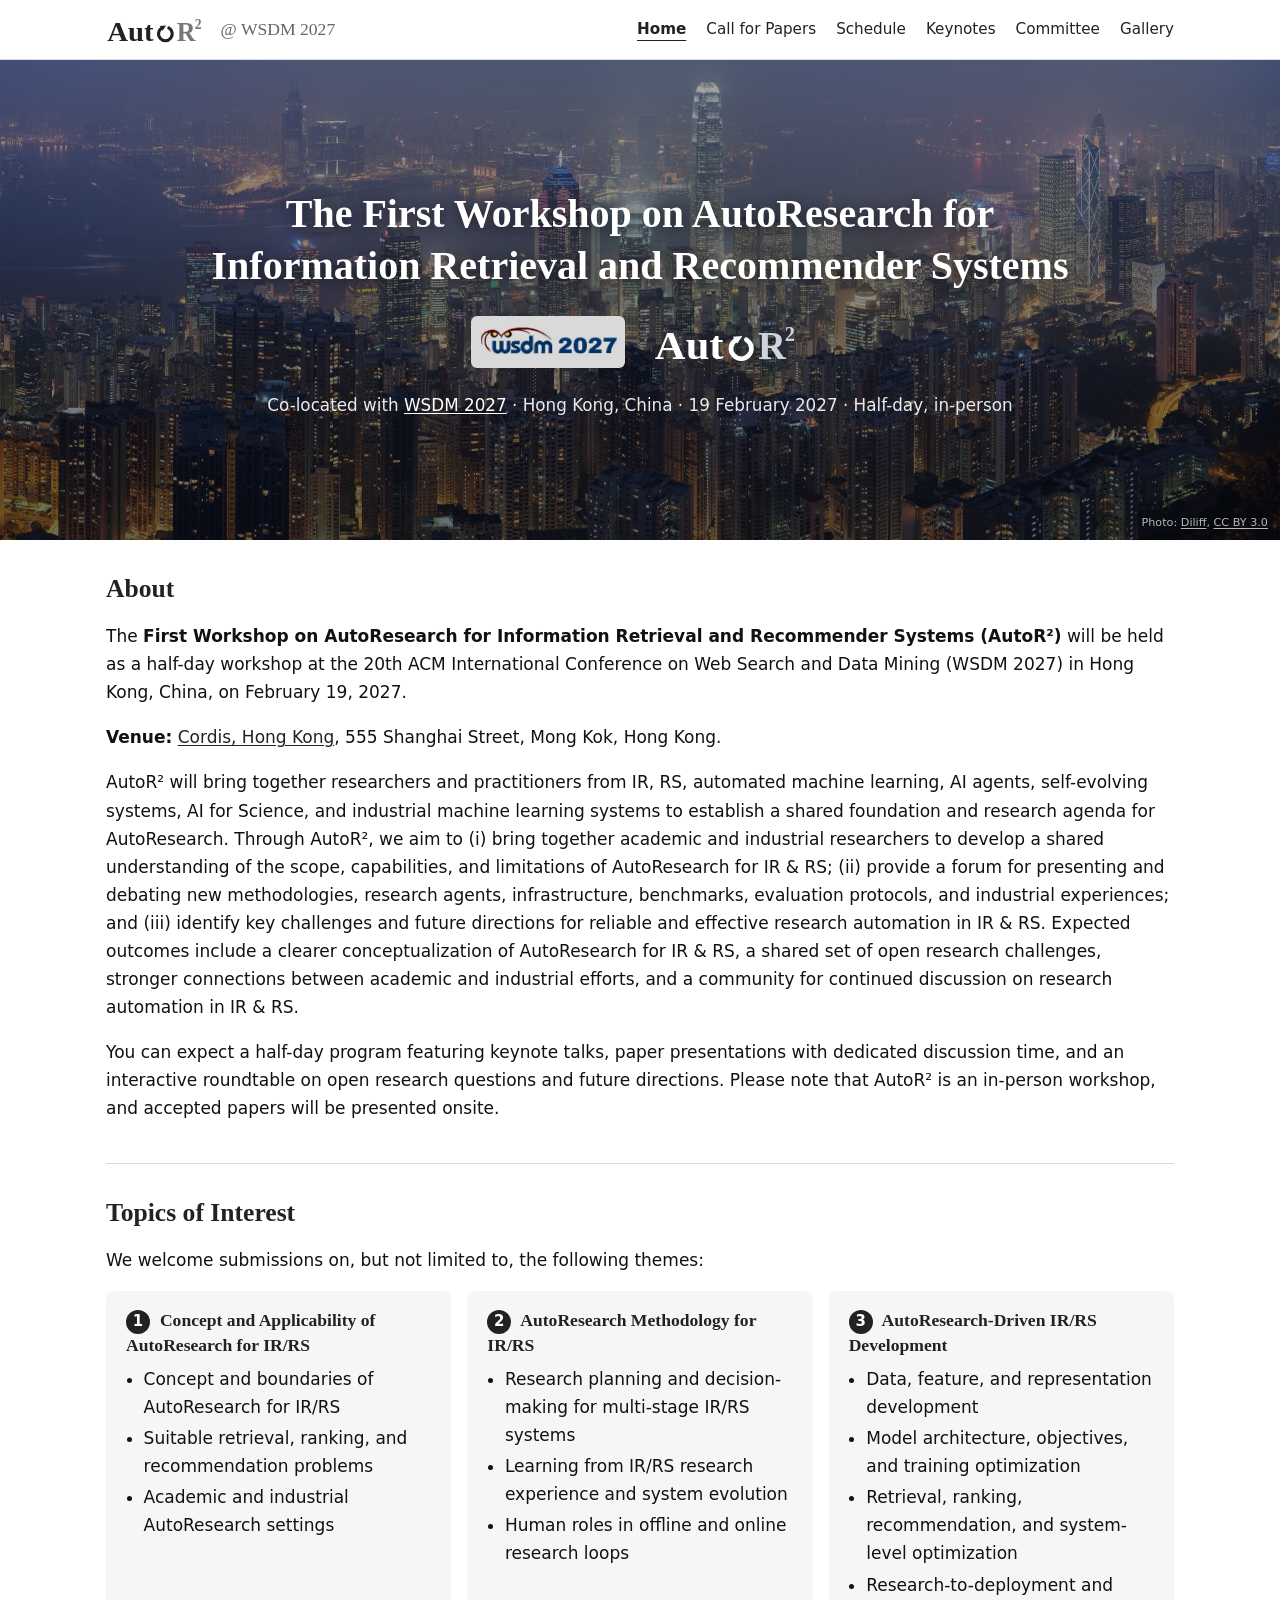
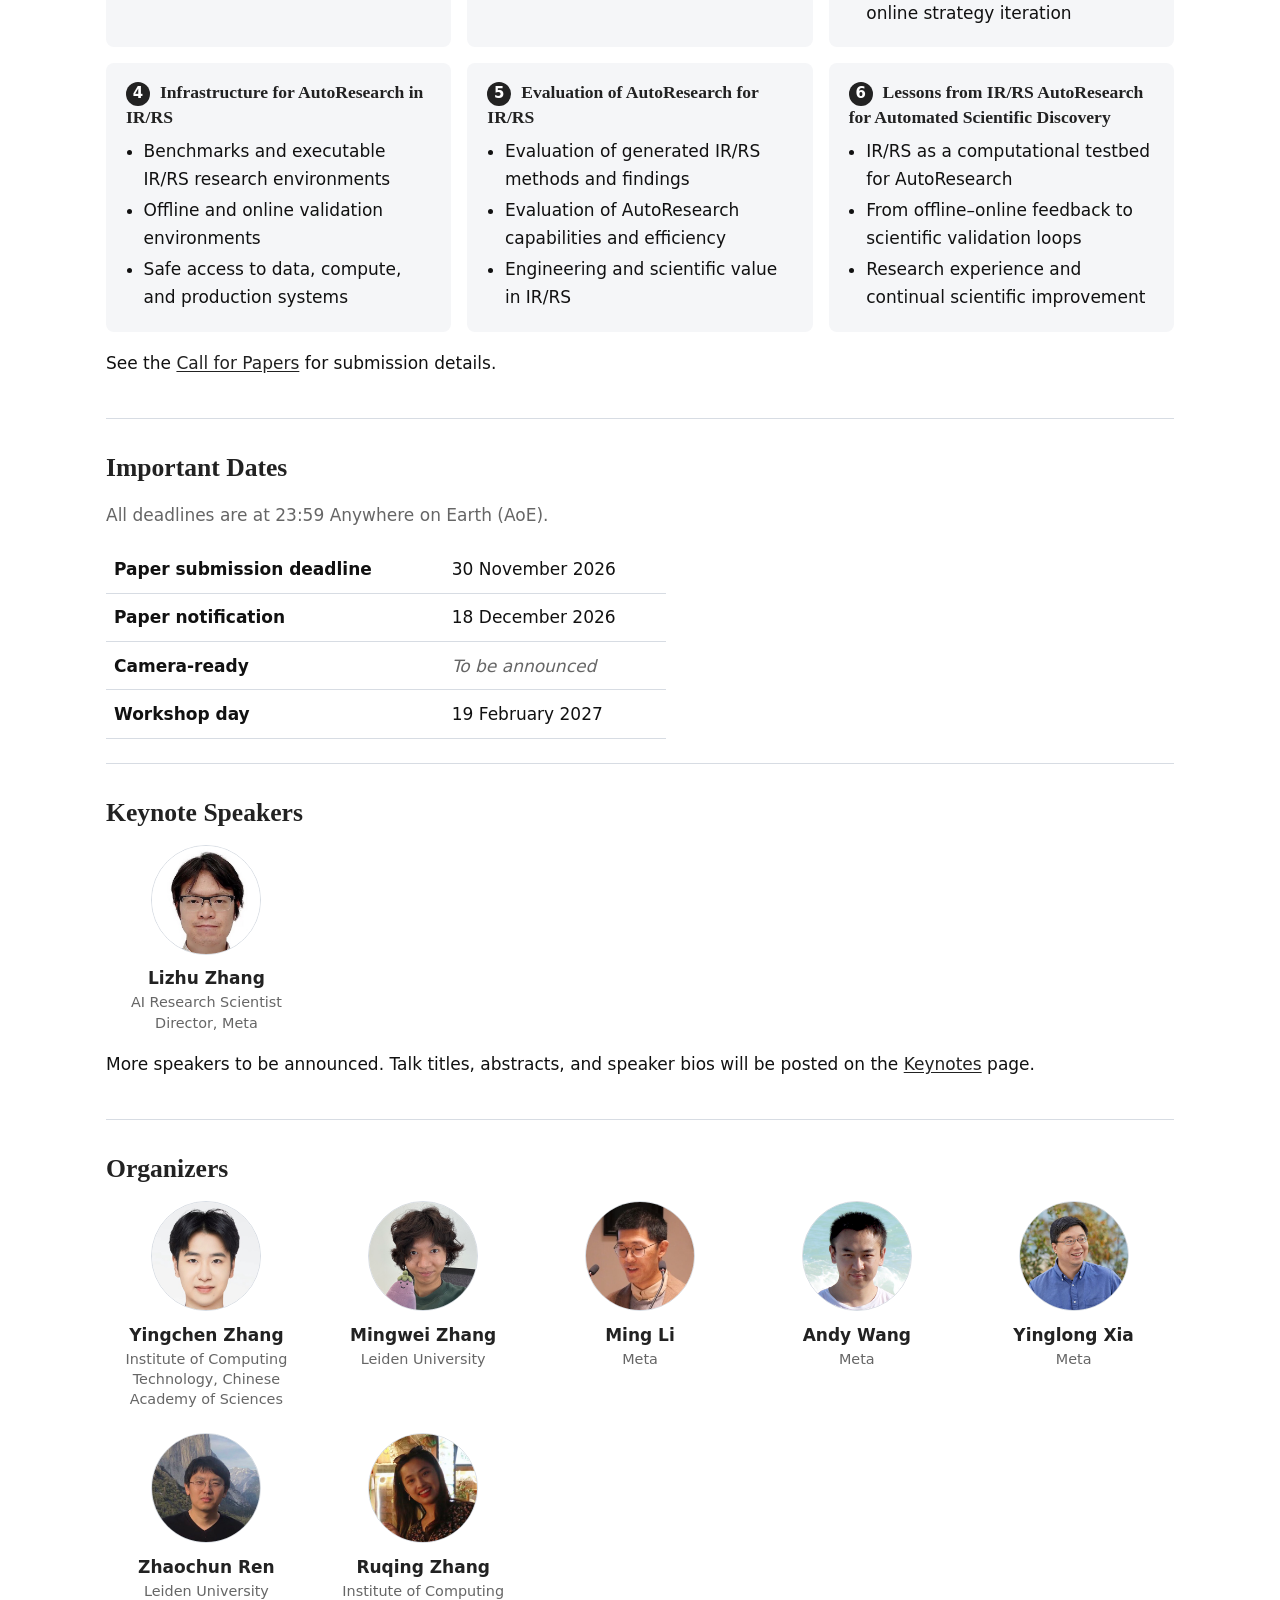
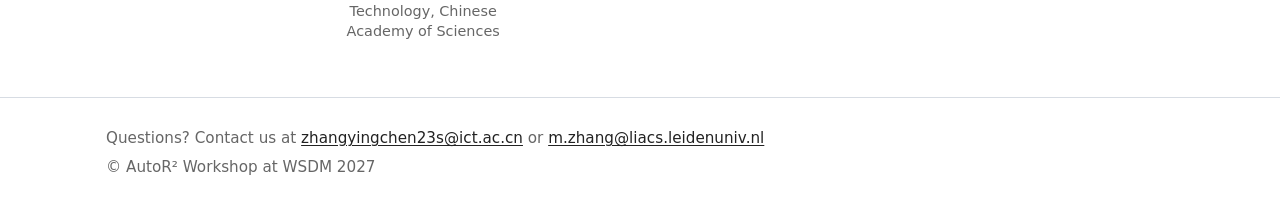
==== commit 44faf9d7: "Update schedule with two keynotes; match Lizhu Zhang's title to homepage Co-Authored-By: Claude Opus" ====
--- a/index.html
+++ b/index.html
@@ -74,7 +74,7 @@
         and a community for continued discussion on research automation in IR & RS.
       </p>
       <p>
-        You can expect a half-day program featuring a keynote talk, paper presentations with dedicated discussion time,
+        You can expect a half-day program featuring keynote talks, paper presentations with dedicated discussion time,
         and an interactive roundtable on open research questions and future directions.
         Please note that AutoR² is an in-person workshop, and accepted papers will be presented onsite.
       </p>
@@ -170,7 +170,7 @@
         <div class="person">
           <div class="avatar"><img src="assets/img/lizhu-zhang.jpg" alt="Lizhu Zhang"></div>
           <div class="name"><a href="https://zhanglizhu.github.io/">Lizhu Zhang</a></div>
-          <div class="aff">Research Scientist Director, Meta</div>
+          <div class="aff">AI Research Scientist Director, Meta</div>
         </div>
       </div>
       <p>More speakers to be announced. Talk titles, abstracts, and speaker bios will be posted on the
